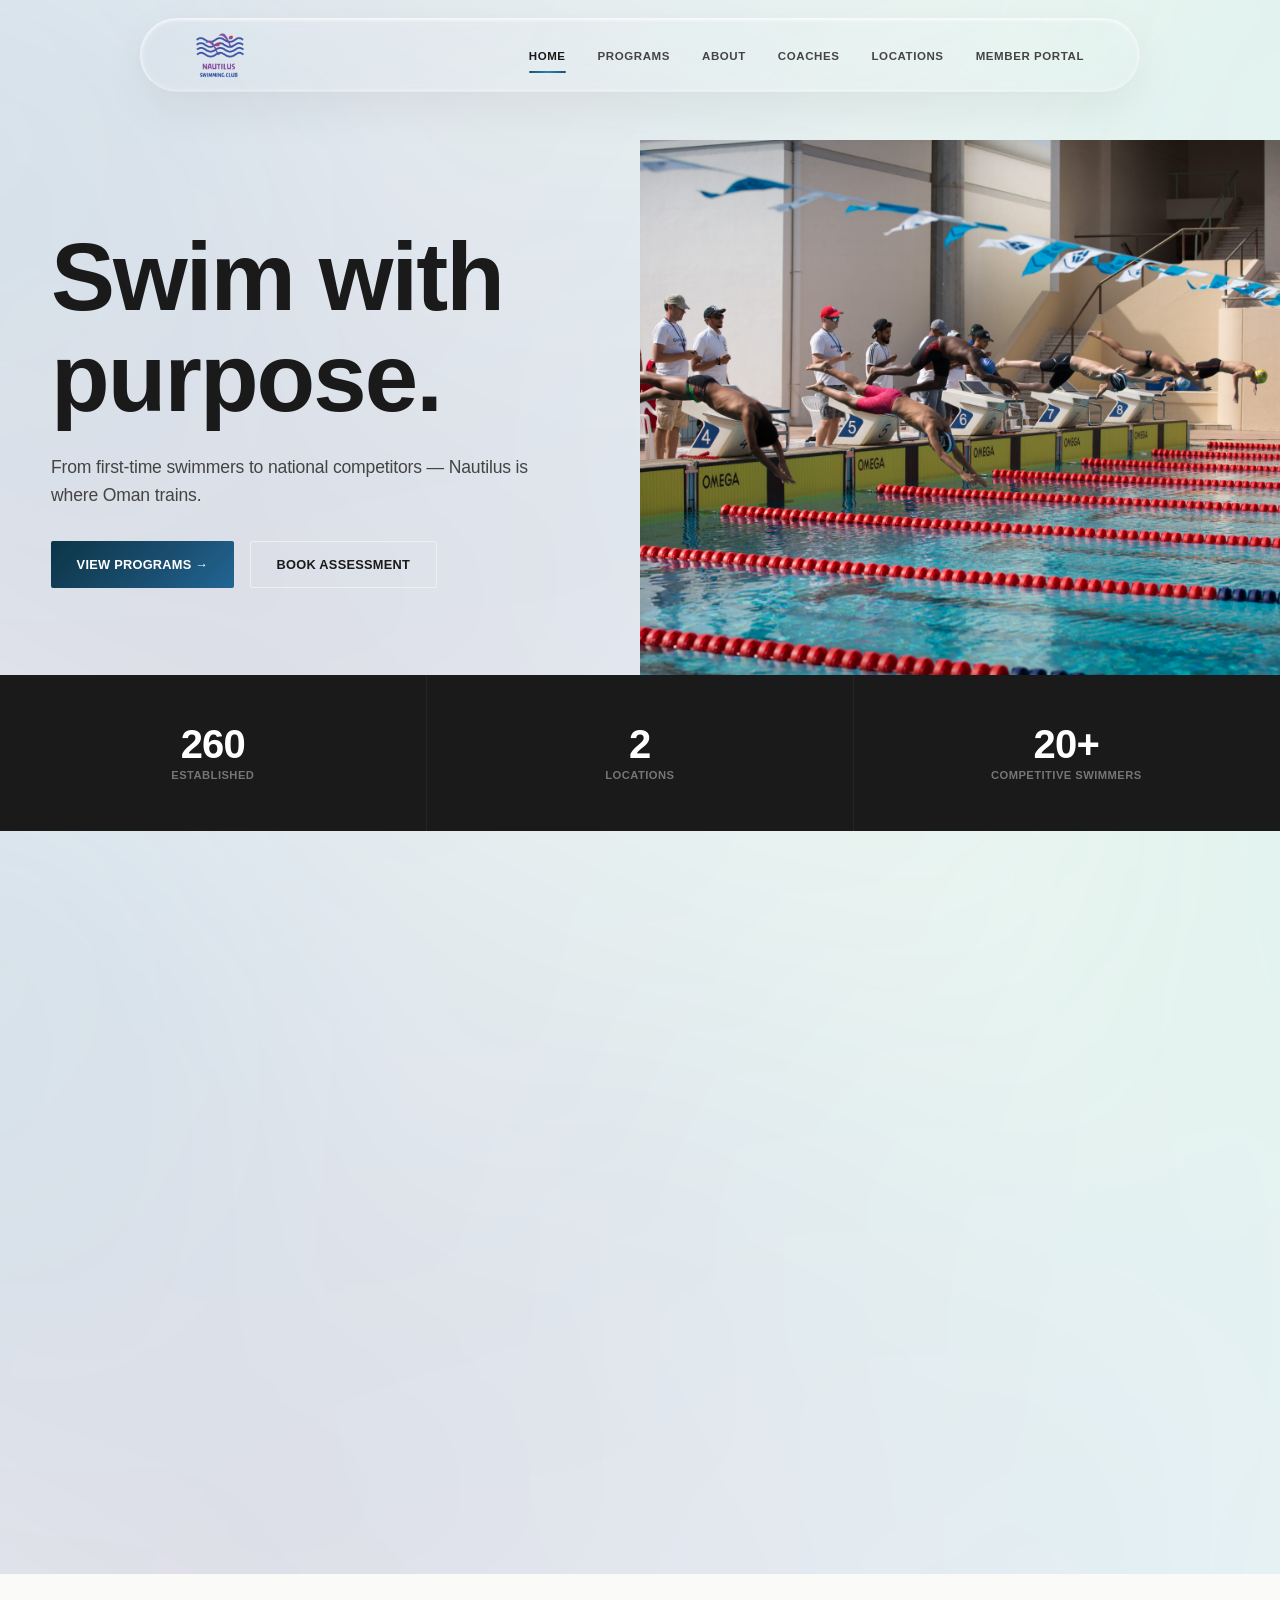
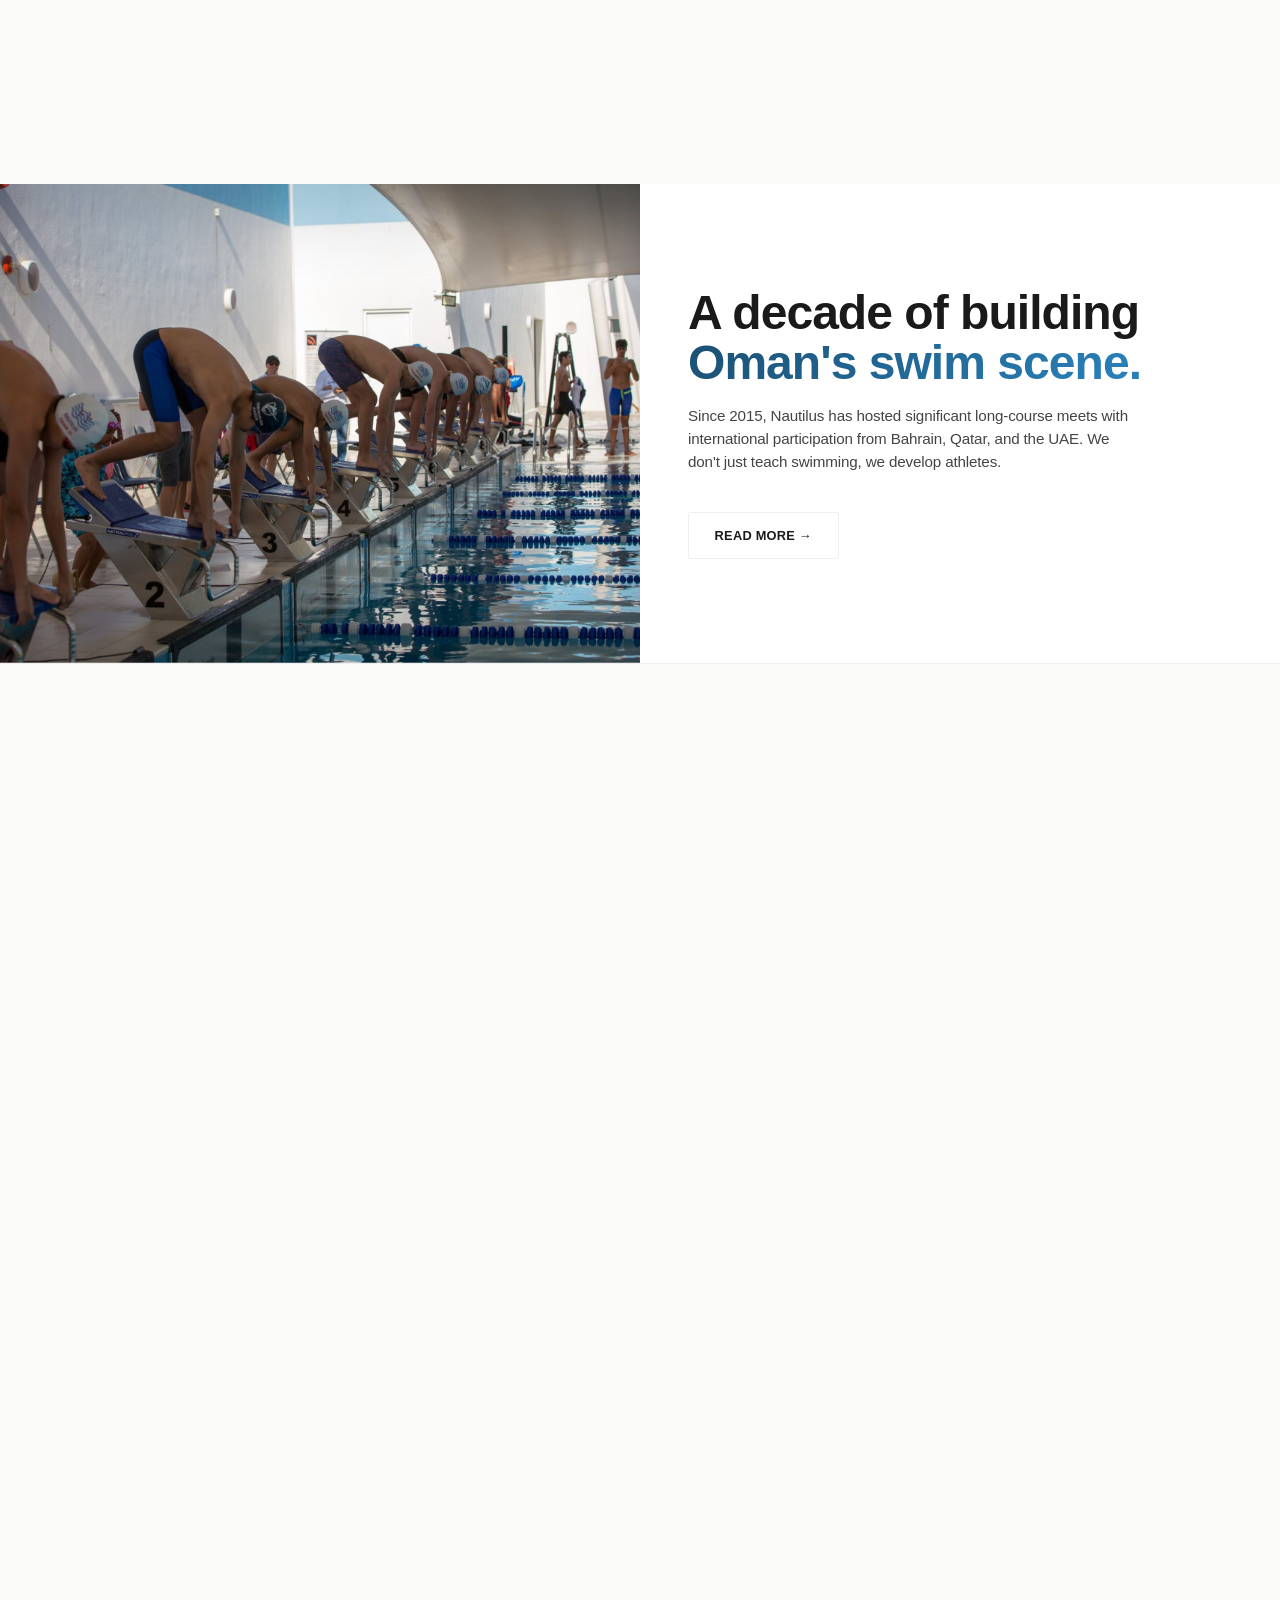
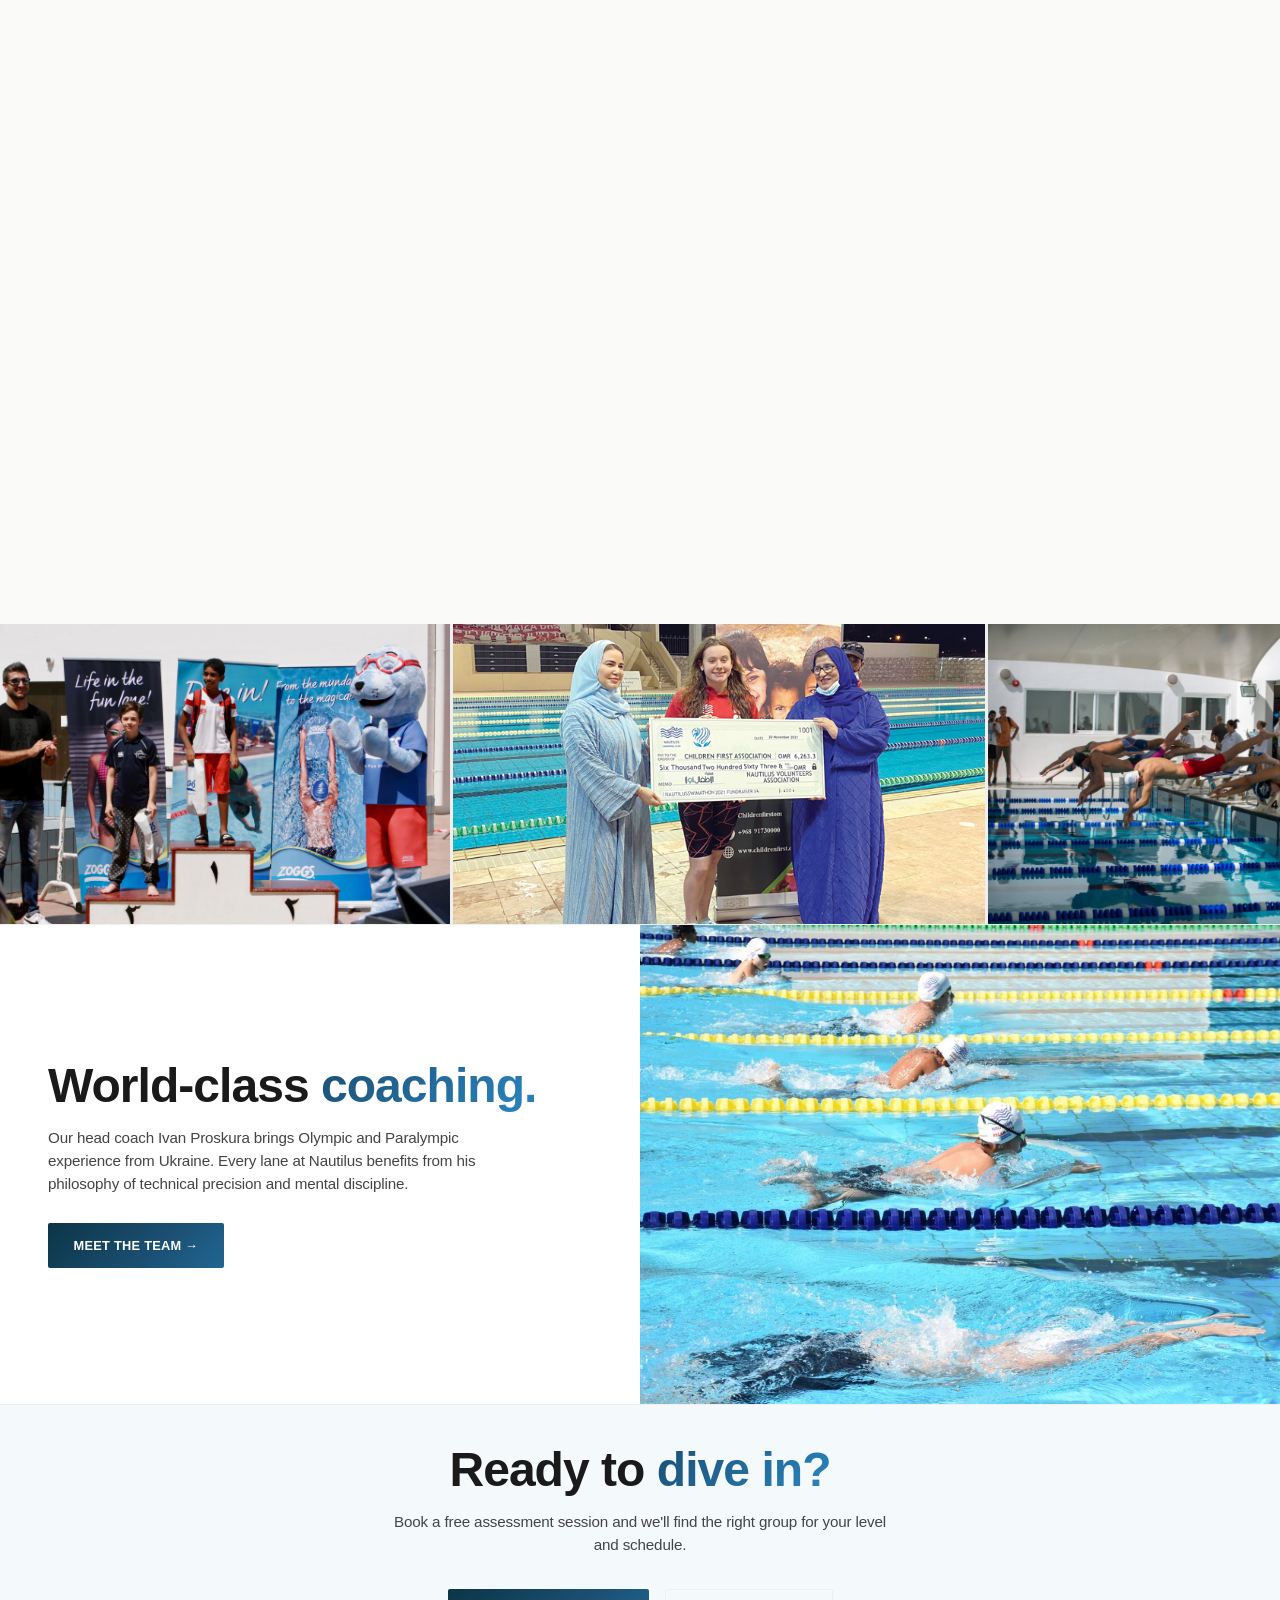
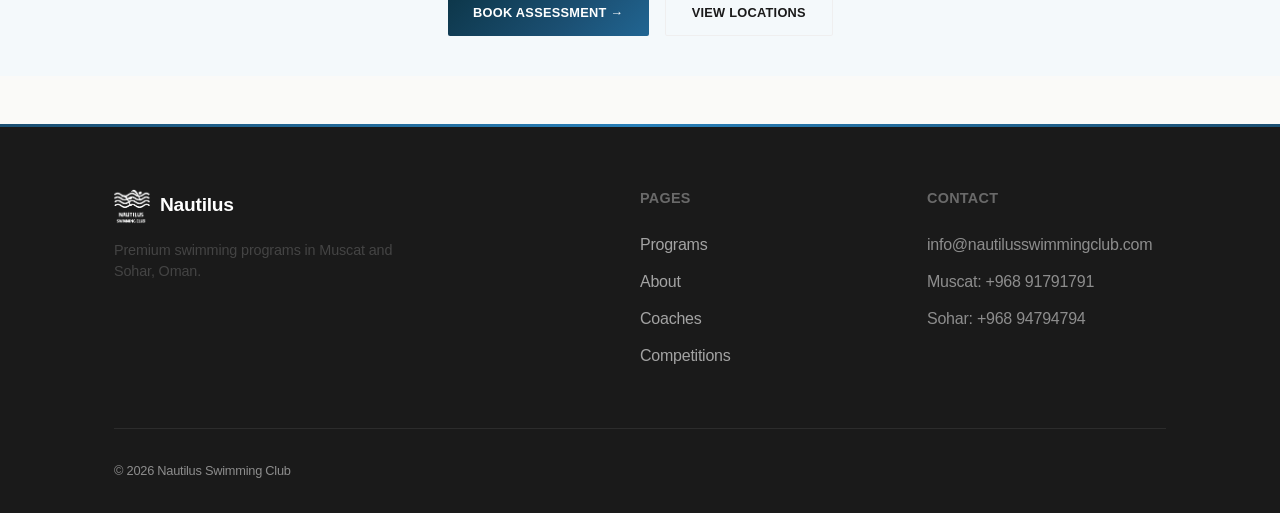
==== index.html @ 3f00e7de "Add files via upload" ====
<!DOCTYPE html>
<html lang="en">
<head>
    <meta charset="UTF-8">
    <meta name="viewport" content="width=device-width, initial-scale=1.0">
    <title>Nautilus Swimming Club — Oman</title>
    <meta name="description" content="Premium swimming programs in Oman. Learn to swim, competitive squads, and elite coaching at Nautilus Swimming Club.">
    <link rel="stylesheet" href="assets/css/style.css">
    <script src="assets/js/main.js" defer></script>
</head>
<body>

<!-- SVG Filter (include once in your document) -->
<svg width="0" height="0" style="position: absolute;">
  <defs>
    <filter id="glass-distortion" x="0%" y="0%" width="100%" height="100%">
      <feTurbulence 
        type="fractalNoise" 
        baseFrequency="0.008 0.008"
        numOctaves="2" 
        seed="92" 
        result="noise" 
      />
      <feGaussianBlur 
        in="noise" 
        stdDeviation="2" 
        result="blurred" 
      />
      <feDisplacementMap 
        in="SourceGraphic" 
        in2="blurred" 
        scale="150"
        xChannelSelector="R" 
        yChannelSelector="G" 
      />
    </filter>
  </defs>
</svg>

<nav class="nav">
    <div class="wrap nav-inner">
        <div class="nav-top">
            <a href="index.html" class="nav-logo"><img src="assets/img/logo-nautilus.png" alt="Nautilus"></a>
            <ul class="nav-menu-inline">
                <li><a href="index.html" class="nav-home on">Home</a></li>
                <li><a href="programs.html" class="nav-programs">Programs</a></li>
                <li><a href="about.html" class="nav-about">About</a></li>
                <li><a href="coaches.html" class="nav-coaches">Coaches</a></li>
                <li><a href="locations.html" class="nav-locations">Locations</a></li>
                <li><a href="portal.html" target="_blank" class="nav-portal">Member Portal</a></li>
                <div class="nav-indicator"></div>
            </ul>
            <button class="nav-toggle" aria-label="Menu"><span></span><span></span><span></span></button>
        </div>
        <ul class="nav-menu">
            <li><a href="index.html" class="nav-home on">Home</a></li>
            <li><a href="programs.html" class="nav-programs">Programs</a></li>
            <li><a href="about.html" class="nav-about">About</a></li>
            <li><a href="coaches.html" class="nav-coaches">Coaches</a></li>
            <li><a href="locations.html" class="nav-locations">Locations</a></li>
            <li><a href="portal.html" target="_blank" class="nav-portal">Member Portal</a></li>
        </ul>
    </div>
</nav>

<section class="hero">
    <div class="hero-text">
        <h1 class="reveal">Swim with<br><span>purpose.</span></h1>
        <p class="reveal reveal-delay-1">From first-time swimmers to national competitors — Nautilus is where Oman trains.</p>
        <div class="reveal reveal-delay-2" style="display: flex; gap: 1rem; flex-wrap: wrap;">
            <a href="programs.html" class="btn btn-fill">View programs →</a>
            <a href="locations.html" class="btn btn-ghost">Book assessment</a>
        </div>
    </div>
    <div class="hero-img">
        <img src="assets/img/tt4a4785.jpg" alt="Competitive swimmers training at Nautilus">
    </div>
</section>

<div class="stats">
    <div class="stat reveal">
        <h3 data-count="2015">0</h3>
        <p>Established</p>
    </div>
    <div class="stat reveal reveal-delay-1">
        <h3 data-count="2">0</h3>
        <p>Locations</p>
    </div>
    <div class="stat reveal reveal-delay-2">
        <h3 data-count="100" data-suffix="+">0</h3>
        <p>Competitive swimmers</p>
    </div>
</div>

<section class="section section-gradient">
    <div class="wrap" style="margin-bottom: 2.5rem;">
        <h2 class="reveal">Programs built <span class="grad-text">around you.</span></h2>
        <p class="reveal reveal-delay-1" style="max-width: 500px;">Whether you're learning to float or chasing a qualifying time, we have a structured path for you.</p>
    </div>
    <div class="wrap" style="display: grid; grid-template-columns: repeat(auto-fit, minmax(300px, 1fr)); gap: 2rem;">
        <div class="card tilt-card reveal">
            <div class="card-img"><img src="assets/img/dnc_3295.jpg" alt="Learn to Swim"></div>
            <div class="card-body">
                <h3>Learn to Swim</h3>
                <p>Kids, adults, and ladies only sessions. Water safety and stroke development at every level.</p>
                <a href="programs.html" class="btn btn-ghost" style="padding: 0.6rem 1.2rem; font-size: 0.8rem;">Details →</a>
            </div>
        </div>
        <div class="card tilt-card reveal reveal-delay-1">
            <div class="card-img"><img src="assets/img/tt4a4785.jpg" alt="Competitive Squads"></div>
            <div class="card-body">
                <h3>Competitive Squads</h3>
                <p>Olympic-level coaching for swimmers ready to compete nationally and internationally.</p>
                <a href="programs.html" class="btn btn-ghost" style="padding: 0.6rem 1.2rem; font-size: 0.8rem;">Details →</a>
            </div>
        </div>
        <div class="card tilt-card reveal reveal-delay-2">
            <div class="card-img"><img src="assets/img/masters-swimming.jpg" alt="Adult Swimming"></div>
            <div class="card-body">
                <h3>Adult & Masters</h3>
                <p>Never too late to start. Our adult programs build fitness, technique, and confidence in the water.</p>
                <a href="programs.html" class="btn btn-ghost" style="padding: 0.6rem 1.2rem; font-size: 0.8rem;">Details →</a>
            </div>
        </div>
    </div>
</section>

<div class="scroll-pin-wrapper">
    <div class="scroll-pin-content">
        <section class="feature">
            <div class="feature-img scroll-reveal-img" style="clip-path: inset(0 100% 0 0);">
                <img src="assets/img/85241329.jpg" alt="Nautilus swimmers competing">
            </div>
            <div class="feature-text">
                <h2 class="reveal">A decade of building <span class="grad-text">Oman's swim scene.</span></h2>
                <p id="typed-text" class="reveal" style="min-height: 80px;" data-fulltext="Since 2015, Nautilus has hosted significant long-course meets with international participation from Bahrain, Qatar, and the UAE. We don't just teach swimming, we develop athletes."></p>
                <div class="reveal reveal-delay-2" style="margin-top: 0.5rem;">
                    <a href="about.html" class="btn btn-ghost">Read more →</a>
                </div>
            </div>
        </section>
    </div>
</div>

<!-- Photo gallery strip -->
<div class="gallery reveal">
    <div class="gallery-track">
        <img src="assets/img/mg_6760-copy.jpg" alt="Nautilus event">
        <img src="assets/img/1638293181-1638293181-hmn0yweaasdh.jpg" alt="Competition">
        <img src="assets/img/71172352.jpg" alt="Training">
        <img src="assets/img/88081239.jpg" alt="Swimming pool">
        <img src="assets/img/masters-swimming.jpg" alt="Masters swimming">
        <img src="assets/img/ladies-only.jpg" alt="Ladies swimming">
    </div>
</div>

<section class="feature" style="direction: rtl;">
    <div class="feature-img reveal" style="direction: ltr;">
        <img src="assets/img/dnc_3295.jpg" alt="Coaching at Nautilus">
        </div>
    </div>
<div class="feature-text" style="direction: ltr;">
        <h2 class="reveal">World-class <span class="grad-text">coaching.</span></h2>
        <p class="reveal reveal-delay-1">Our head coach Ivan Proskura brings Olympic and Paralympic experience from Ukraine. Every lane at Nautilus benefits from his philosophy of technical precision and mental discipline.</p>
        <div class="reveal reveal-delay-2" style="margin-top: 0.5rem;">
            <a href="coaches.html" class="btn btn-fill">Meet the team →</a>
        </div>
    </div>
</section>

<section class="section" style="background: var(--pool);">
    <div class="wrap" style="text-align: center;">
        <h2 class="reveal" style="margin-bottom: 1rem;">Ready to <span class="grad-text">dive in?</span></h2>
        <p class="reveal reveal-delay-1" style="max-width: 500px; margin: 0 auto 2rem;">Book a free assessment session and we'll find the right group for your level and schedule.</p>
        <div class="reveal reveal-delay-2" style="display: flex; gap: 1rem; justify-content: center; flex-wrap: wrap;">
            <a href="locations.html" class="btn btn-fill">Book assessment →</a>
            <a href="locations.html" class="btn btn-ghost">View locations</a>
        </div>
    </div>
</section>

<footer class="footer">
    <div class="wrap">
        <div class="footer-grid">
            <div>
                <div class="footer-logo">
                    <img src="assets/img/logo-nautilus.png" alt="Nautilus">
                    <span>Nautilus</span>
                </div>
                <p style="font-size: 0.9rem; max-width: 300px;">Premium swimming programs in Muscat and Sohar, Oman.</p>
            </div>
            <div>
                <h4>Pages</h4>
                <ul>
                    <li><a href="programs.html">Programs</a></li>
                    <li><a href="about.html">About</a></li>
                    <li><a href="coaches.html">Coaches</a></li>
                    <li><a href="competitions.html">Competitions</a></li>
                </ul>
            </div>
            <div>
                <h4>Contact</h4>
                <ul>
                    <li>info@nautilusswimmingclub.com</li>
                    <li>Muscat: +968 91791791</li>
                    <li>Sohar: +968 94794794</li>
                </ul>
            </div>
        </div>
        <div class="footer-bottom">© 2026 Nautilus Swimming Club</div>
    </div>
</footer>

</body>
</html>
---- assets/css/style.css ----
@property --mouse-x {
    syntax: "<length-percentage>";
    inherits: true;
    initial-value: 50%;
}
@property --mouse-y {
    syntax: "<length-percentage>";
    inherits: true;
    initial-value: 50%;
}

:root {
    --bg: #fafaf8;
    --surface: #ffffff;
    --ink: #1a1a1a;
    --ink-light: #444;
    --ink-faint: #888;
    --nautilus-blue: #1b4f72;
    --water: #2980b9;
    --water-light: #5dade2;
    --pool: #f4f9fb;
    --line: #efefef;
    --grad-blue: linear-gradient(135deg, #1b4f72, #2980b9, #1b4f72);
    --grad-ocean: linear-gradient(135deg, #0c3547, #1b4f72, #2471a3, #0c3547);
    --grad-warm: linear-gradient(135deg, #1b4f72, #2980b9, #48c9b0, #1b4f72);
    --grad-subtle: linear-gradient(135deg, #f8fbff, #f0f7f9, #fafaf8, #f8fbff);
    --font-display: 'Outfit', sans-serif;
    --font-text: 'DM Sans', sans-serif;
}

* { margin: 0; padding: 0; box-sizing: border-box; }
html { scroll-behavior: smooth; }
body {
    font-family: var(--font-text);
    background: var(--bg);
    color: var(--ink);
    line-height: 1.5;
    -webkit-font-smoothing: antialiased;
    overflow-x: hidden;
    letter-spacing: -0.015em;
}

/* Page exit blur-out */
body.page-exit {
    animation: pageExit 0.3s cubic-bezier(0.4, 0, 1, 1) forwards;
    pointer-events: none;
}

@keyframes pageEnter {
    from {
        opacity: 0;
        filter: blur(6px);
    }
    to {
        opacity: 1;
        filter: blur(0);
    }
}

@keyframes pageExit {
    from {
        opacity: 1;
        filter: blur(0);
    }
    to {
        opacity: 0;
        filter: blur(6px);
    }
}


h1, h2, h3 {
    font-family: var(--font-display);
    font-weight: 700;
    letter-spacing: -0.02em;
    line-height: 1.05;
}
h1 { font-size: clamp(2.8rem, 8vw, 6rem); }
h2 { font-size: clamp(1.8rem, 5vw, 3rem); }
h3 { font-size: 1.25rem; letter-spacing: -0.02em; }
p { color: var(--ink-light); font-size: 0.95rem; letter-spacing: -0.01em; }
a { color: inherit; text-decoration: none; }

.grad-text {
    background: var(--grad-blue);
    background-size: 200% auto;
    animation: gradShift 4s linear infinite;
    -webkit-background-clip: text; -webkit-text-fill-color: transparent; background-clip: text;
}

.wrap { max-width: 1100px; margin: 0 auto; padding: 0 1.5rem; }
.section { padding: 2.5rem 0; }

/* ---- Floating Glassmorphism Pill Navbar ---- */
/* ---- Floating Glassmorphism Pill Navbar ---- */
.nav {
    position: fixed;
    top: 18px;
    left: 50%;
    transform: translateX(-50%);
    width: 92%;
    max-width: 1000px;
    z-index: 100;
    isolation: isolate;
    border-radius: 50px;
    transition: all 0.6s cubic-bezier(0.16, 1, 0.3, 1);
    box-shadow: 0 16px 48px rgba(0, 0, 0, 0.06), 0 2px 4px rgba(0, 0, 0, 0.02);
}

/* Tint and inner shadow layer */
.nav::before {
    content: '';
    position: absolute;
    inset: 0;
    z-index: 0;
    border-radius: inherit;
    box-shadow:
        inset 0 1px 3px rgba(255, 255, 255, 0.70),
        inset 0 -1px 2px rgba(255, 255, 255, 0.08),
        inset 6px 0 16px -8px rgba(160, 200, 255, 0.08),
        inset -6px 0 16px -8px rgba(200, 160, 255, 0.06),
        inset 0 0 12px -4px rgba(255, 255, 255, 0.7);
    background-color: rgba(255, 255, 255, 0.02);
    pointer-events: none;

    /* Chromatic edge highlights — mimics light hitting glass edges */
    border-top: 1.5px solid rgba(255, 255, 255, 0.60);
    border-left: 1.5px solid rgba(255, 255, 255, 0.50);
    border-bottom: 1px solid rgba(255, 255, 255, 0.12);
    border-right: 1px solid rgba(255, 255, 255, 0.12);
    transition: all 0.6s cubic-bezier(0.16, 1, 0.3, 1);
}

/* Backdrop blur and distortion layer */
.nav::after {
    content: '';
    position: absolute;
    inset: 0;
    z-index: -1;
    border-radius: inherit;
    backdrop-filter: blur(15px);
    -webkit-backdrop-filter: blur(15px);
    filter: url(#glass-distortion);
    -webkit-filter: url(#glass-distortion);
    pointer-events: none;
    transition: all 0.6s cubic-bezier(0.16, 1, 0.3, 1);
}

.nav.scrolled {
    top: 12px;
}

.nav.scrolled::before {
    background-color: rgba(255, 255, 255, 0.06);
    border-top: 1.5px solid rgba(255, 255, 255, 0.72);
    border-left: 1.5px solid rgba(255, 255, 255, 0.60);
    box-shadow:
        inset 0 1px 3px rgba(255, 255, 255, 0.80),
        inset 0 -1px 2px rgba(255, 255, 255, 0.10),
        inset 6px 0 16px -8px rgba(160, 200, 255, 0.10),
        inset -6px 0 16px -8px rgba(200, 160, 255, 0.08),
        inset 0 0 16px -2px rgba(255, 255, 255, 0.8);
}

.nav.scrolled::after {
    backdrop-filter: blur(20px) saturate(180%);
    -webkit-backdrop-filter: blur(20px) saturate(180%);
}

.nav-inner {
    width: 100%;
    position: relative;
    z-index: 10;
}

.nav-top {
    display: flex;
    align-items: center;
    justify-content: space-between;
    width: 100%;
    padding: 0.8rem 2rem;
    transition: padding 0.6s cubic-bezier(0.16, 1, 0.3, 1);
}

.nav-logo {
    display: flex;
    align-items: center;
    z-index: 10;
}
.nav-logo img {
    height: 48px;
    transition: height 0.8s cubic-bezier(0.16, 1, 0.3, 1);
}
.nav-logo span {
    display: none !important;
}

/* Inline menu is the primary desktop menu */
.nav-menu-inline {
    display: flex;
    gap: 2rem;
    list-style: none;
    align-items: center;
}

/* Hide the bottom row menu on desktop (reused for mobile dropdown) */
.nav-menu {
    display: none;
}

/* Indicator line for the active menu item */
.nav-indicator {
    position: absolute;
    bottom: -6px;
    height: 2px;
    background: var(--grad-blue);
    border-radius: 2px;
    transition: left 0.5s cubic-bezier(0.25, 1, 0.5, 1), width 0.5s cubic-bezier(0.25, 1, 0.5, 1), opacity 0.3s;
    pointer-events: none;
    opacity: 0;
}
.nav-menu-inline {
    position: relative; /* necessary for the indicator */
}

/* ---- Scrolled / compact state ---- */
.nav.scrolled .nav-top {
    padding: 0.5rem 2rem;
}
.nav.scrolled .nav-logo img {
    height: 34px;
}

.nav-menu a, .nav-menu-inline a {
    font-size: 0.72rem; font-weight: 700; color: var(--ink-light);
    transition: color 0.2s; position: relative;
    text-transform: uppercase; letter-spacing: 0.05em;
    padding: 0.25rem 0;
}
.nav-menu a:hover, .nav-menu a.on, .nav-menu-inline a:hover, .nav-menu-inline a.on { color: var(--ink); }

/* Mobile hamburger */
.nav-toggle { display: none; cursor: pointer; flex-direction: column; gap: 5px; background: none; border: none; padding: 8px; z-index: 110; }
.nav-toggle span { display: block; width: 22px; height: 2px; background: var(--ink); transition: all 0.3s cubic-bezier(0.16, 1, 0.3, 1); }
.nav-toggle.active span:nth-child(1) { transform: translateY(7px) rotate(45deg); }
.nav-toggle.active span:nth-child(2) { opacity: 0; }
.nav-toggle.active span:nth-child(3) { transform: translateY(-7px) rotate(-45deg); }

/* Dynamic spacing: enough room for the floating pill navbar + breathing room */
.hero, .section-gradient {
    padding-top: 140px;
}

/* Extra padding for inner page title sections so navbar doesn't clip the h1 */
.page-header {
    padding-top: 180px;
    padding-bottom: 3rem;
}

/* ---- Hero ---- */
.hero {
    min-height: 75vh; display: grid; grid-template-columns: repeat(2, 1fr);
    gap: 0; 
    margin-top: 0; 
    align-items: stretch;
}

.hero-text {
    display: flex; flex-direction: column; justify-content: center;
    padding: 3rem 4rem 3rem 8%;
}
.hero-text h1 { margin-bottom: 1.5rem; }
.hero-text p { font-size: 1.1rem; max-width: 480px; margin-bottom: 2rem; line-height: 1.6; }
.hero-img { position: relative; overflow: hidden; background: #f0f0f0; }
.hero-img img {
    width: 100%; height: 100%; object-fit: cover; display: block;
}

/* ---- Buttons ---- */
.btn {
    display: inline-flex; align-items: center; gap: 8px;
    padding: 0.8rem 1.6rem;
    font-family: var(--font-display); font-weight: 700; font-size: 0.8rem;
    border-radius: 2px; border: none; cursor: pointer;
    transition: all 0.3s cubic-bezier(0.16, 1, 0.3, 1);
    text-transform: uppercase; letter-spacing: 0.02em;
    position: relative;
    overflow: hidden;
}
.btn:active {
    transform: scale(0.94) !important;
}
.btn-fill {
    background: var(--grad-ocean);
    background-size: 200% auto;
    animation: gradShift 5s linear infinite;
    color: white;
}
.btn-fill:hover {
    transform: translateY(-2px);
    box-shadow: 0 8px 20px rgba(27,79,114,0.2);
}
.btn-ghost {
    background: transparent; color: var(--ink); border: 1.5px solid var(--line);
}
.btn-ghost:hover { border-color: var(--water); background: var(--pool); }

/* Click Ripple animation styling */
.ripple {
    position: absolute;
    border-radius: 50%;
    background: rgba(255, 255, 255, 0.4);
    transform: scale(0);
    animation: ripple-effect 0.6s ease-out;
    pointer-events: none;
}
@keyframes ripple-effect {
    to {
        transform: scale(4);
        opacity: 0;
    }
}

/* ---- Cards ---- */
.card {
    background: var(--surface); border: 1px solid var(--line);
    transition: transform 0.6s cubic-bezier(0.16, 1, 0.3, 1), box-shadow 0.6s cubic-bezier(0.16, 1, 0.3, 1), border-color 0.3s;
    overflow: hidden;
    border-radius: 4px;
    position: relative;
}
.card:hover { transform: translateY(-4px); box-shadow: 0 12px 30px rgba(0,0,0,0.04); border-color: rgba(41, 128, 185, 0.2); }
.card-img img {
    width: 100%; height: 220px; object-fit: cover;
    transition: transform 1.2s ease;
}
.card:hover .card-img img { transform: scale(1.04); }
.card-body { padding: 1.5rem; }
.card-body h3 { margin-bottom: 0.4rem; font-size: 1.2rem; }
.card-body p { font-size: 0.88rem; margin-bottom: 1.2rem; line-height: 1.5; }

/* ---- Feature row ---- */
.feature { display: grid; grid-template-columns: 1fr 1fr; gap: 0; min-height: 480px; background: var(--surface); border-bottom: 1px solid var(--line); }
.feature-img img { width: 100%; height: 100%; object-fit: cover; }
.feature-text {
    display: flex; flex-direction: column; justify-content: center;
    padding: 2rem 3rem;
}
.feature-text h2 { margin-bottom: 1rem; }
.feature-text p { margin-bottom: 1.2rem; max-width: 440px; font-size: 0.95rem; }

/* ---- Auto-scrolling Marquee Gallery ---- */
.gallery {
    overflow: hidden;
    position: relative;
    background: var(--line);
    border-bottom: 1px solid var(--line);
    cursor: default;
}
.gallery-track {
    display: flex;
    gap: 3px;
    width: max-content;
    animation: marquee-scroll 40s linear infinite;
}
.gallery img {
    height: 300px;
    object-fit: cover;
    flex-shrink: 0;
    pointer-events: none;
}

@keyframes marquee-scroll {
    0% { transform: translateX(0); }
    100% { transform: translateX(-50%); }
}

/* ---- Scroll-Pinned Feature Section ---- */
.scroll-pin-wrapper {
    position: relative;
    height: 250vh; /* pin duration: 1.5 viewport worth of scrolling */
}
.scroll-pin-content {
    position: sticky;
    top: 0;
    height: 100vh;
    display: flex;
    align-items: center;
    overflow: hidden;
}
.scroll-pin-content .feature {
    width: 100%;
}
.scroll-pin-content .feature-text .reveal,
.scroll-pin-content .feature-img .reveal-pinned {
    opacity: 0;
    transform: translateY(40px);
    filter: blur(8px);
    transition: all 1.2s cubic-bezier(0.16, 1, 0.3, 1);
}
.scroll-pin-content .feature-text .reveal.visible,
.scroll-pin-content .feature-img .reveal-pinned.visible {
    opacity: 1;
    transform: translateY(0);
    filter: blur(0);
}

/* Scroll-driven reveal for individual elements */
.scroll-reveal {
    opacity: 0;
    transform: translateY(50px);
    filter: blur(6px);
    transition: opacity 1s cubic-bezier(0.16, 1, 0.3, 1),
                transform 1s cubic-bezier(0.16, 1, 0.3, 1),
                filter 1s cubic-bezier(0.16, 1, 0.3, 1);
}
.scroll-reveal.visible {
    opacity: 1;
    transform: translateY(0);
    filter: blur(0);
}

/* ---- Coach profiles ---- */
.coach-grid { display: grid; grid-template-columns: repeat(auto-fill, minmax(200px, 1fr)); gap: 1rem; }
.coach {
    text-align: center; padding: 2rem 1rem;
    background: var(--surface); border: 1px solid var(--line);
    transition: transform 0.6s cubic-bezier(0.16, 1, 0.3, 1), box-shadow 0.6s cubic-bezier(0.16, 1, 0.3, 1), border-color 0.3s, background-color 0.3s;
    border-radius: 4px;
    position: relative;
    overflow: hidden;
}
.coach:hover { border-color: rgba(41, 128, 185, 0.2); background: var(--pool); transform: translateY(-4px); box-shadow: 0 12px 30px rgba(0,0,0,0.04); }
.coach img {
    width: 120px; height: 120px; object-fit: cover; border-radius: 50%;
    margin-bottom: 1rem; border: 3px solid var(--surface); box-shadow: 0 4px 12px rgba(0,0,0,0.05);
}
.coach h3 { margin-bottom: 0.2rem; font-size: 1.1rem; }
.coach .role {
    font-size: 0.75rem; font-weight: 700; margin-bottom: 0.8rem; display: block;
    color: var(--water); text-transform: uppercase; letter-spacing: 0.02em;
}
.coach p { font-size: 0.82rem; line-height: 1.45; color: var(--ink-light); }

/* ---- Stats ---- */
.stats {
    display: grid; grid-template-columns: repeat(3, 1fr);
    background: var(--ink); color: white;
}
.stat { padding: 3rem 2rem; text-align: center; border-right: 1px solid rgba(255,255,255,0.05); }
.stat:last-child { border-right: none; }
.stat h3 { font-size: 2.5rem; margin-bottom: 0.1rem; font-family: var(--font-display); }
.stat p { color: rgba(255,255,255,0.4); font-size: 0.7rem; text-transform: uppercase; letter-spacing: 0.04em; font-weight: 700; }

/* ---- Location cards ---- */
.loc-grid { display: grid; grid-template-columns: 1fr 1fr; gap: 1.5rem; }
.loc {
    padding: 2.5rem; background: var(--surface); border: 1px solid var(--line);
    transition: transform 0.6s cubic-bezier(0.16, 1, 0.3, 1), box-shadow 0.6s cubic-bezier(0.16, 1, 0.3, 1), border-color 0.3s;
    border-radius: 4px;
    position: relative;
    overflow: hidden;
}
.loc:hover { border-color: rgba(41, 128, 185, 0.2); transform: translateY(-4px); box-shadow: 0 12px 30px rgba(0,0,0,0.04); }

/* ---- Interactive Spotlight Glows (Pomelo.la Inspired) ---- */
.card::after, .coach::after, .loc::after, .portal-card::after {
    content: '';
    position: absolute;
    inset: 0;
    background: radial-gradient(
        320px circle at var(--mouse-x, 50%) var(--mouse-y, 50%),
        rgba(41, 128, 185, 0.09) 0%,
        rgba(72, 201, 176, 0.04) 50%,
        transparent 100%
    );
    z-index: 0;
    opacity: 0;
    pointer-events: none;
    transition: opacity 0.5s cubic-bezier(0.16, 1, 0.3, 1);
}

.card::before, .coach::before, .loc::before, .portal-card::before {
    content: '';
    position: absolute;
    inset: 0;
    border-radius: inherit;
    padding: 1.5px;
    background: radial-gradient(
        200px circle at var(--mouse-x, 50%) var(--mouse-y, 50%),
        rgba(41, 128, 185, 0.5) 0%,
        rgba(72, 201, 176, 0.3) 50%,
        transparent 100%
    );
    -webkit-mask: 
        linear-gradient(#fff 0 0) content-box, 
        linear-gradient(#fff 0 0);
    -webkit-mask-composite: xor;
            mask-composite: exclude;
    pointer-events: none;
    opacity: 0;
    z-index: 2;
    transition: opacity 0.5s cubic-bezier(0.16, 1, 0.3, 1);
}

/* Ensure child content remains clickable and is rendered above the background spotlight */
.card > *, .coach > *, .loc > *, .portal-card > * {
    position: relative;
    z-index: 1;
}

@media (hover: hover) {
    .card:hover::after, .coach:hover::after, .loc:hover::after, .portal-card:hover::after,
    .card:hover::before, .coach:hover::before, .loc:hover::before, .portal-card:hover::before {
        opacity: 1;
    }
}

/* Motion Sensitivity Support */
@media (prefers-reduced-motion: reduce) {
    .card::after, .coach::after, .loc::after,
    .card::before, .coach::before, .loc::before {
        transition: none !important;
    }
}
.loc h3 { margin-bottom: 0.4rem; }
.loc .sub { color: var(--ink-faint); font-size: 0.9rem; margin-bottom: 1.5rem; display: block; }
.loc .detail { margin-bottom: 1.2rem; }
.loc .detail strong { font-size: 0.8rem; text-transform: uppercase; letter-spacing: 0.02em; color: var(--ink); display: block; margin-bottom: 0.2rem; }
.loc .detail span { color: var(--ink-light); font-size: 0.9rem; }

/* Map embeds */
.map-wrap { margin-top: 1.5rem; overflow: hidden; border: 1px solid var(--line); }
.map-wrap iframe { width: 100%; height: 220px; display: block; }

/* ---- Form ---- */
.contact-form { max-width: 680px; }
.form-row { display: grid; grid-template-columns: 1fr 1fr; gap: 1.5rem; }
.field { margin-bottom: 1.5rem; }
.field label { display: block; font-size: 0.85rem; font-weight: 500; margin-bottom: 0.4rem; color: var(--ink); }
.field input, .field select, .field textarea {
    width: 100%; padding: 0.85rem 1rem;
    font-family: var(--font-text); font-size: 0.95rem;
    border: 1.5px solid var(--line); background: var(--bg);
    color: var(--ink); transition: border-color 0.3s, box-shadow 0.3s;
}
.field input:focus, .field select:focus, .field textarea:focus {
    outline: none; border-color: var(--water); box-shadow: 0 0 0 4px rgba(41,128,185,0.1);
}
.field textarea { resize: vertical; min-height: 140px; }
.form-message { margin-top: 1rem; padding: 1rem; font-size: 0.9rem; display: none; }
.form-message.success { display: block; background: #e8f8f0; color: #1a7a4c; border: 1px solid #b7e4c7; }

/* ---- Table ---- */
.clean-table { width: 100%; border-collapse: collapse; text-align: left; }
.clean-table thead {
    background: var(--grad-ocean); background-size: 200% 200%;
    animation: gradShift 6s ease infinite; color: white;
}
.clean-table th { padding: 1.2rem 1rem; font-family: var(--font-display); font-weight: 600; font-size: 0.85rem; letter-spacing: 0.02em; text-transform: uppercase; }
.clean-table td { padding: 1.2rem 1rem; border-bottom: 1px solid var(--line); color: var(--ink-light); transition: background 0.2s; }
.clean-table tr:hover td { background: var(--pool); }
.clean-table td strong { color: var(--ink); }
.badge { display: inline-block; padding: 0.25rem 0.75rem; font-size: 0.8rem; font-weight: 500; border-radius: 2px; }
.badge-green { background: #e8f8f0; color: #1a7a4c; }
.badge-grey { background: #f0f0f0; color: #777; }

/* ---- Footer ---- */
.footer {
    background: var(--ink); color: rgba(255,255,255,0.5);
    padding: 4rem 0 2rem; margin-top: 3rem;
    position: relative; overflow: hidden;
}
.footer::before { content: ''; position: absolute; top: 0; left: 0; right: 0; height: 3px; background: var(--grad-blue); }
.footer-grid { display: grid; grid-template-columns: 2fr 1fr 1fr; gap: 3rem; margin-bottom: 3rem; }
.footer h4 {
    font-family: var(--font-display); font-size: 0.9rem;
    color: rgba(255,255,255,0.35); text-transform: uppercase;
    letter-spacing: 0.02em; margin-bottom: 1.5rem;
}
.footer ul { list-style: none; }
.footer ul li { margin-bottom: 0.8rem; }
.footer ul li a { color: rgba(255,255,255,0.6); transition: color 0.2s, padding-left 0.3s; }
.footer ul li a:hover { color: white; padding-left: 6px; }
.footer-bottom { padding-top: 2rem; border-top: 1px solid rgba(255,255,255,0.08); font-size: 0.8rem; }
.footer-logo { display: flex; align-items: center; gap: 10px; margin-bottom: 1rem; }
.footer-logo img { height: 36px; filter: brightness(10); }
.footer-logo span { font-family: var(--font-display); font-weight: 700; font-size: 1.2rem; color: white; }

/* ---- Scroll reveal (Pomelo.la Inspired Blur Reveal) ---- */
.reveal {
    opacity: 0;
    transform: translateY(32px);
    filter: blur(8px);
    transition: 
        opacity 0.85s cubic-bezier(0.16, 1, 0.3, 1), 
        transform 0.85s cubic-bezier(0.16, 1, 0.3, 1), 
        filter 0.85s cubic-bezier(0.16, 1, 0.3, 1);
    will-change: opacity, transform, filter;
}
.reveal.visible {
    opacity: 1;
    transform: translateY(0);
    filter: blur(0);
}
.reveal-delay-1 { transition-delay: 0.08s; }
.reveal-delay-2 { transition-delay: 0.16s; }
.reveal-delay-3 { transition-delay: 0.24s; }

.tilt-card { transform-style: preserve-3d; perspective: 1000px; }
.hero, .section-gradient {
    position: relative;
    overflow: hidden;
}
.hero::before, .section-gradient::before {
    content: '';
    position: absolute;
    top: -60%;
    left: -60%;
    width: 220%;
    height: 220%;
    background: 
        radial-gradient(circle at 25% 35%, rgba(41, 128, 185, 0.16) 0%, transparent 45%),
        radial-gradient(circle at 75% 25%, rgba(72, 201, 176, 0.14) 0%, transparent 40%),
        radial-gradient(circle at 35% 75%, rgba(91, 44, 111, 0.10) 0%, transparent 45%),
        radial-gradient(circle at 65% 85%, rgba(93, 173, 226, 0.14) 0%, transparent 40%);
    filter: blur(80px);
    z-index: 0;
    animation: ambientMovement 25s ease-in-out infinite alternate;
    pointer-events: none;
    will-change: transform;
}
.hero > *, .section-gradient > * {
    position: relative;
    z-index: 1;
}

@keyframes ambientMovement {
    0% {
        transform: translate(0, 0) rotate(0deg) scale(1);
    }
    33% {
        transform: translate(2%, 4%) rotate(120deg) scale(1.05);
    }
    66% {
        transform: translate(-3%, -2%) rotate(240deg) scale(0.95);
    }
    100% {
        transform: translate(0, 0) rotate(360deg) scale(1);
    }
}

@keyframes gradShift {
    0% { background-position: 0% 50%; }
    50% { background-position: 100% 50%; }
    100% { background-position: 0% 50%; }
}

/* =============== RESPONSIVE =============== */
@media (max-width: 900px) {
    /* Mobile nav overrides */
    .nav {
        width: 94% !important;
        border-radius: 28px !important;
        top: 10px !important;
    }
    .nav-inner {
        width: 100%;
    }
    .nav-top {
        padding: 0.6rem 1.2rem !important;
    }
    .nav-logo img {
        height: 34px !important;
    }
    .nav-menu-inline {
        display: none !important;
    }
    .nav-toggle { display: flex; }
    .nav-menu {
        display: flex; position: fixed; top: 70px; left: 0; right: 0; border-radius: 28px; margin: 0 3%;
        isolation: isolate;
        flex-direction: column;
        padding: 2.5rem 2rem; gap: 1.8rem;
        opacity: 0;
        visibility: hidden;
        height: auto !important;
        max-height: none !important;
        transform: translateY(-12px);
        pointer-events: none;
        transition: opacity 0.4s cubic-bezier(0.16, 1, 0.3, 1),
                    transform 0.4s cubic-bezier(0.16, 1, 0.3, 1),
                    visibility 0.4s;
        box-shadow: 0 16px 48px rgba(0,0,0,0.08);
    }
    .nav-menu::before {
        content: '';
        position: absolute;
        inset: 0;
        z-index: 0;
        border-radius: inherit;
        box-shadow:
            inset 0 1px 2px rgba(255, 255, 255, 0.6),
            inset 0 0 12px -4px rgba(255, 255, 255, 0.7);
        background-color: rgba(255, 255, 255, 0.05);
        pointer-events: none;
        border: 1.5px solid rgba(255, 255, 255, 0.50);
    }
    .nav-menu::after {
        content: '';
        position: absolute;
        inset: 0;
        z-index: -1;
        border-radius: inherit;
        backdrop-filter: blur(20px) saturate(200%);
        -webkit-backdrop-filter: blur(20px) saturate(200%);
        filter: url(#glass-distortion);
        -webkit-filter: url(#glass-distortion);
        pointer-events: none;
    }
    .nav.scrolled .nav-menu {
        height: auto !important;
        max-height: none !important;
        opacity: 0;
        pointer-events: none;
        transform: translateY(-12px);
    }
    .nav-menu.open, .nav.scrolled .nav-menu.open {
        opacity: 1 !important;
        visibility: visible !important;
        transform: translateY(0) !important;
        pointer-events: auto !important;
    }
    .nav-menu a { font-size: 1.05rem; letter-spacing: 0.05em; font-weight: 700; position: relative; z-index: 10; }


    /* Hero and top section adjustments */
    .hero, .section-gradient {
        padding-top: 100px !important;
    }
    .page-header {
        padding-top: 130px !important;
        padding-bottom: 2rem !important;
    }
    .hero { grid-template-columns: 1fr; margin-top: 0 !important; }
    .scroll-pin-wrapper { height: auto !important; }
    .scroll-pin-content { position: relative !important; height: auto !important; }
    .hero-text { padding: 4rem 1.5rem; text-align: center; align-items: center; }
    .hero-text p { max-width: 100%; margin-inline: auto; }
    .hero-text > div { justify-content: center; }
    .hero-img { height: 45vh; }


    /* Feature */
    .feature { grid-template-columns: 1fr; }
    .feature[style*="rtl"] { direction: ltr !important; }
    .feature[style*="rtl"] .feature-img,
    .feature[style*="rtl"] .feature-text { direction: ltr !important; }
    .feature-img { height: 50vw; min-height: 250px; }
    .feature-text { padding: 2.5rem 1.5rem; }

    /* Stats */
    .stats { grid-template-columns: 1fr; }
    .stat { border-right: none; border-bottom: 1px solid rgba(255,255,255,0.1); padding: 2.5rem 2rem; }

    /* Cards */
    .card-img img { height: 220px; }

    /* Grid layouts */
    .loc-grid { grid-template-columns: 1fr; }
    .form-row { grid-template-columns: 1fr; }
    .footer-grid { grid-template-columns: 1fr; gap: 2rem; }
    .coach-grid { grid-template-columns: 1fr 1fr; gap: 1rem; }

    /* Gallery - mobile: keep auto-scroll but smaller images */
    .gallery-track {
        animation-duration: 25s;
    }
    .gallery img {
        height: 220px;
    }

    /* Maps */
    .map-wrap iframe { height: 180px; }

    /* Table responsive — horizontal scroll wrapper */
    .roster-table-container {
        overflow-x: auto;
        -webkit-overflow-scrolling: touch;
        background:
            /* Shadow covers */
            linear-gradient(to right, var(--surface) 30%, rgba(255, 255, 255, 0)),
            linear-gradient(to right, rgba(255, 255, 255, 0), var(--surface) 70%) 100% 0,
            /* Shadows */
            radial-gradient(farthest-side at 0 50%, rgba(0, 0, 0, 0.08), rgba(0, 0, 0, 0)),
            radial-gradient(farthest-side at 100% 50%, rgba(0, 0, 0, 0.08), rgba(0, 0, 0, 0)) 100% 0;
        background-repeat: no-repeat;
        background-size: 40px 100%, 40px 100%, 14px 100%, 14px 100%;
        background-attachment: local, local, scroll, scroll;
    }
    .clean-table { font-size: 0.82rem; min-width: 480px; }
    .clean-table th, .clean-table td { padding: 0.75rem 0.6rem; white-space: nowrap; }

    /* Portal page: stack dashboard grid and stats strip */
    .dashboard-grid {
        grid-template-columns: 1fr !important;
    }
    .stats-strip {
        grid-template-columns: 1fr !important;
    }
    .portal-card {
        padding: 1.5rem !important;
    }
    .portal-card .btn {
        font-size: 0.75rem !important;
        padding: 0.7rem 1rem !important;
    }
    .portal-icon-container {
        width: 44px !important;
        height: 44px !important;
    }
    .data-item {
        flex-direction: column;
        align-items: flex-start;
        gap: 0.25rem;
    }

    /* Section spacing */
    .section { padding: 2.5rem 0; }

    /* Buttons stack nicely */
    .btn { padding: 0.8rem 1.5rem; font-size: 0.85rem; }
}

@media (max-width: 480px) {
    h1 { font-size: 2.2rem; }
    h2 { font-size: 1.5rem; }
    .coach-grid { grid-template-columns: 1fr; }
    .hero-text { padding: 2.5rem 1.25rem; }
    .hero-text h1 { margin-bottom: 1rem; }
    .stat h3 { font-size: 2.2rem; }
    .loc { padding: 1.5rem; }
    .section { padding: 2rem 0; }

    /* Portal page small screen refinements */
    .stat-box h4 { font-size: 1.5rem; }
    .stat-box p { font-size: 0.65rem; }
    .dashboard-panel { padding: 1.25rem !important; }
    .dashboard-panel h3 { font-size: 1.05rem; }
    .roster-tabs { flex-direction: column; }
    .roster-tab-btn { width: 100%; text-align: center; justify-content: center; }
    .badge { font-size: 0.7rem; padding: 0.2rem 0.5rem; }
}
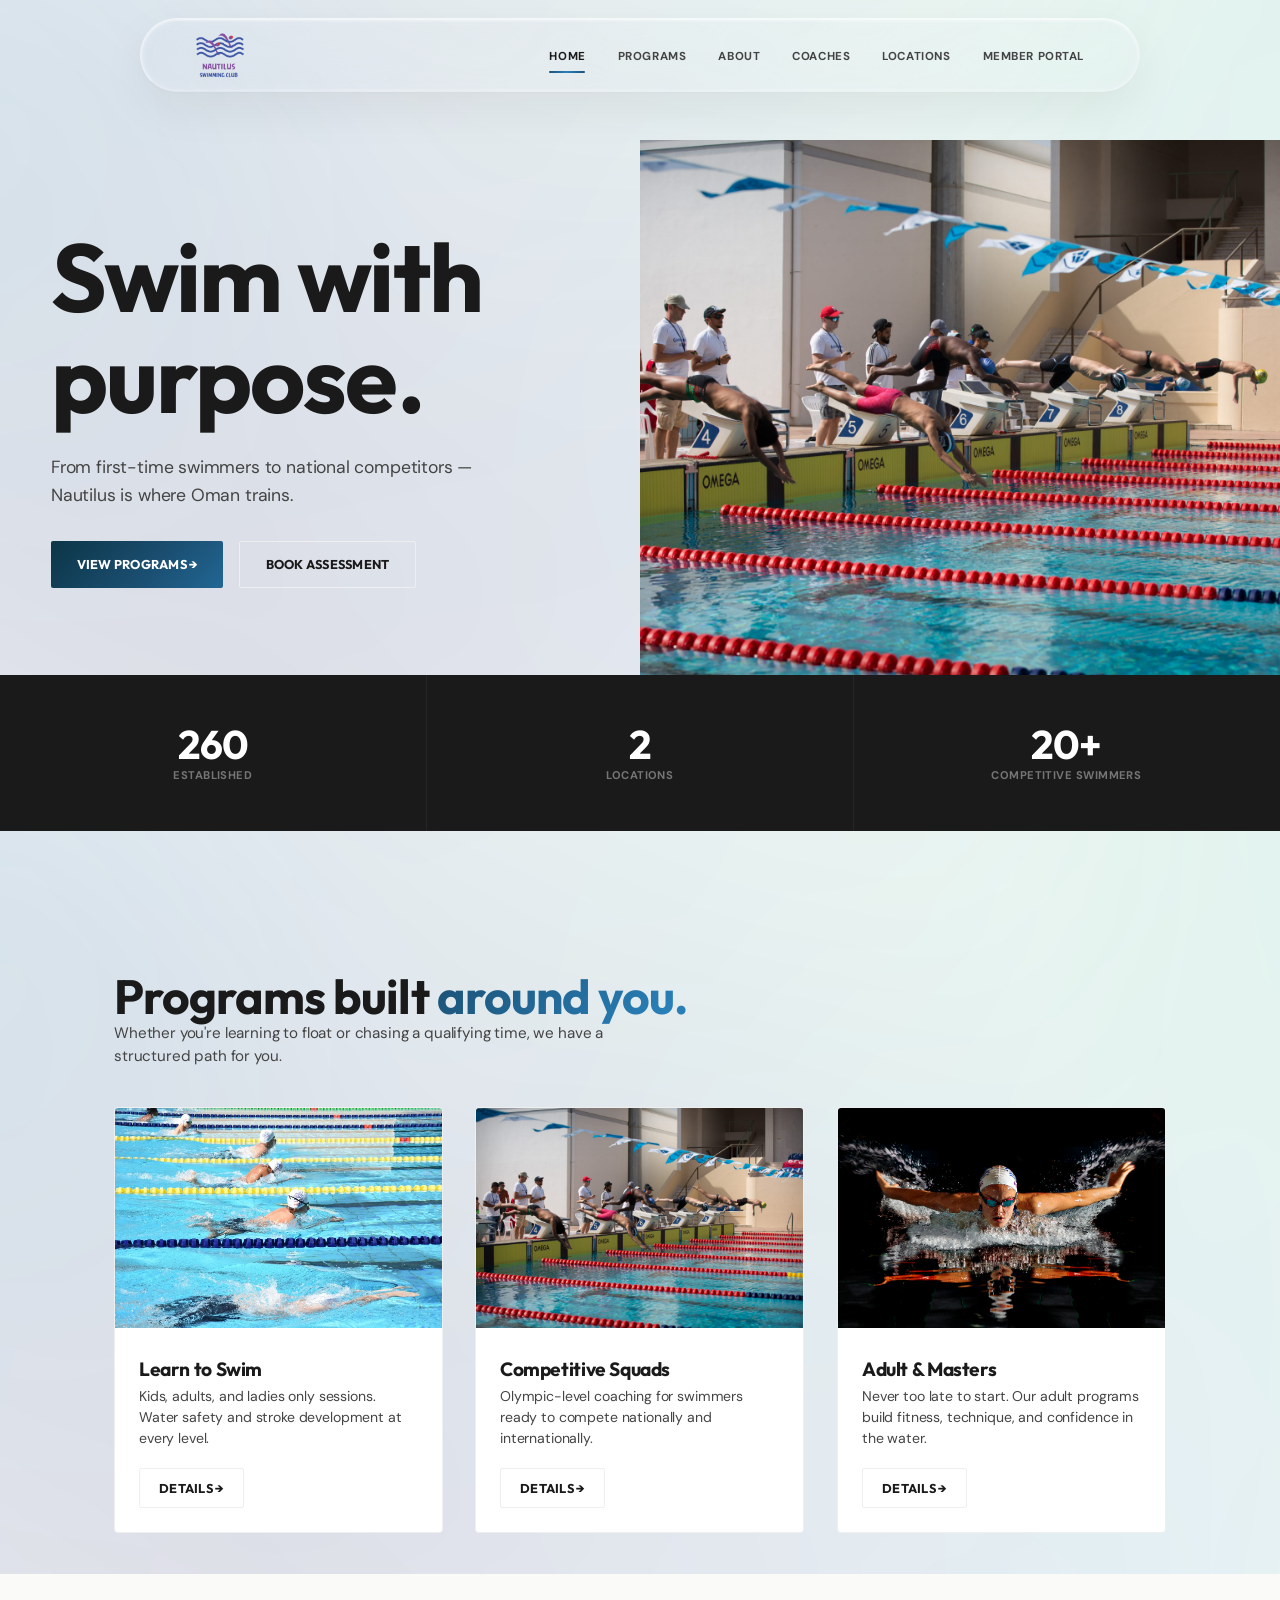
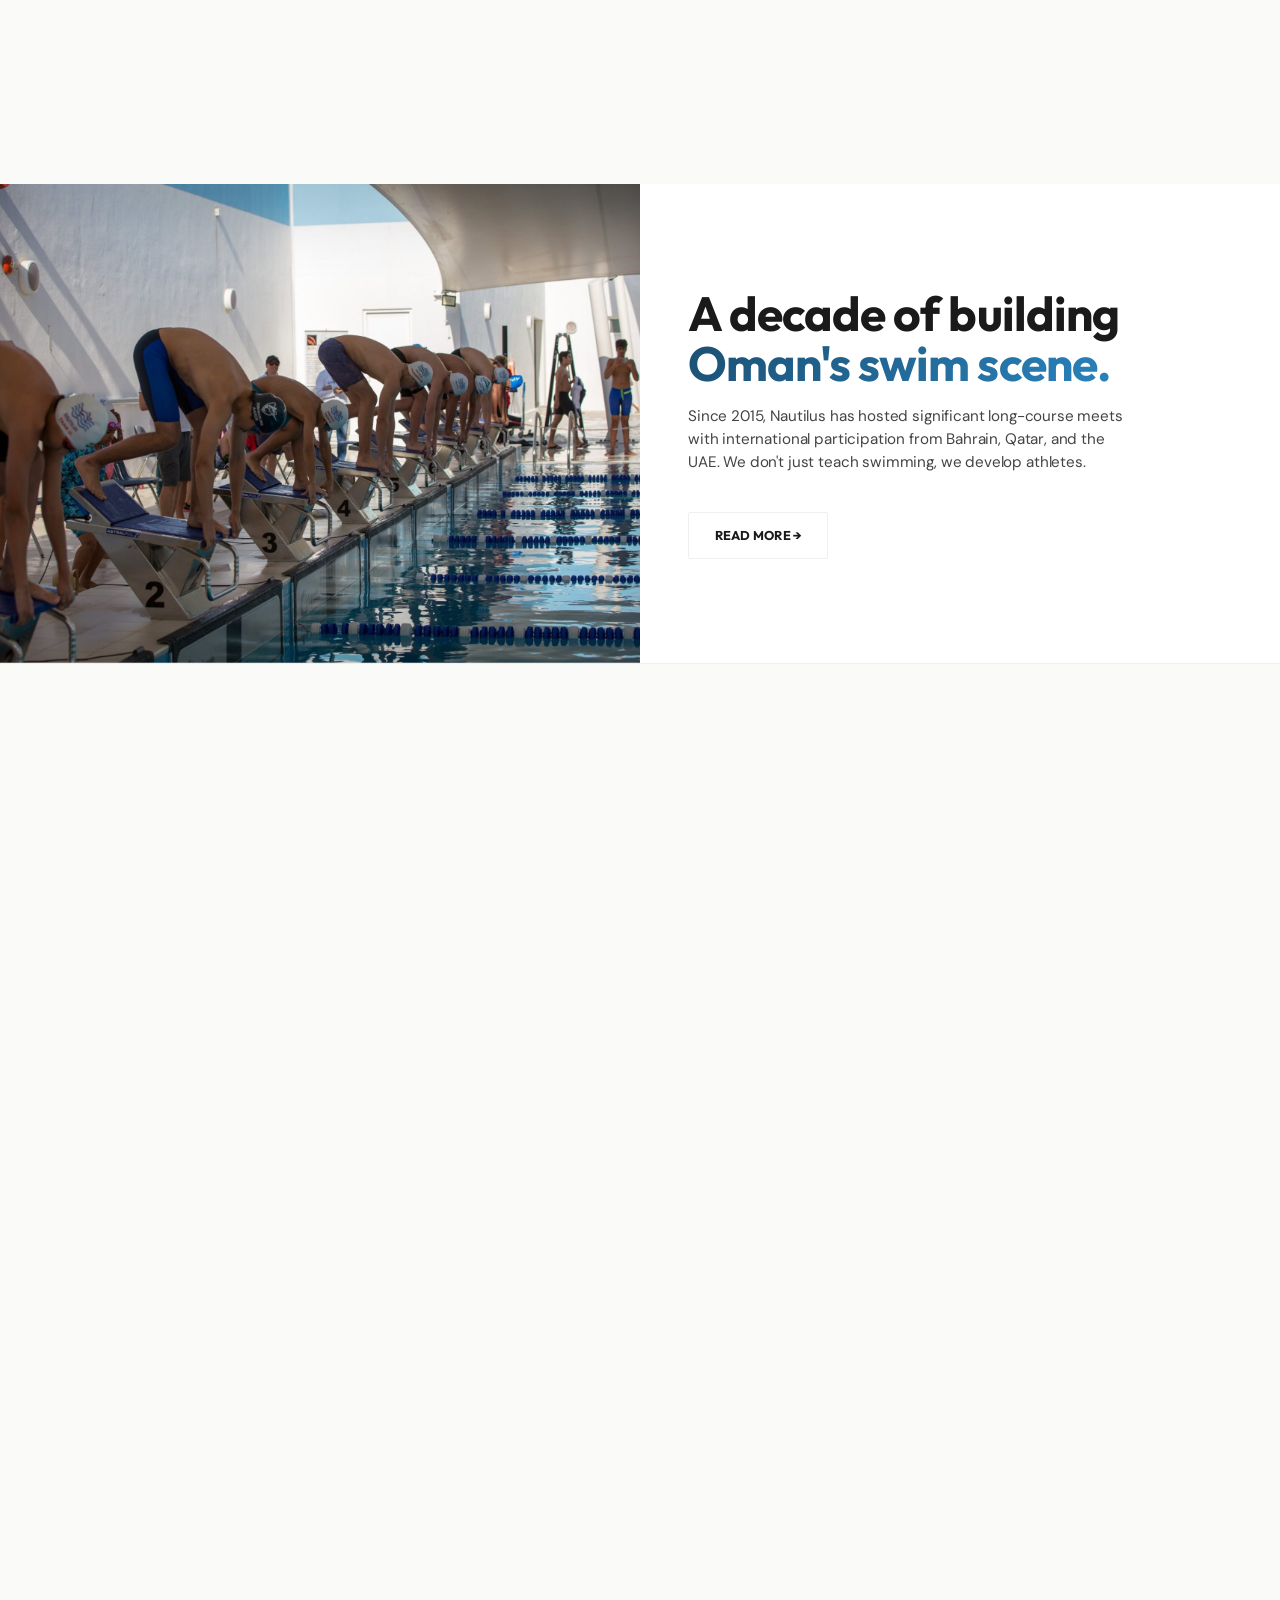
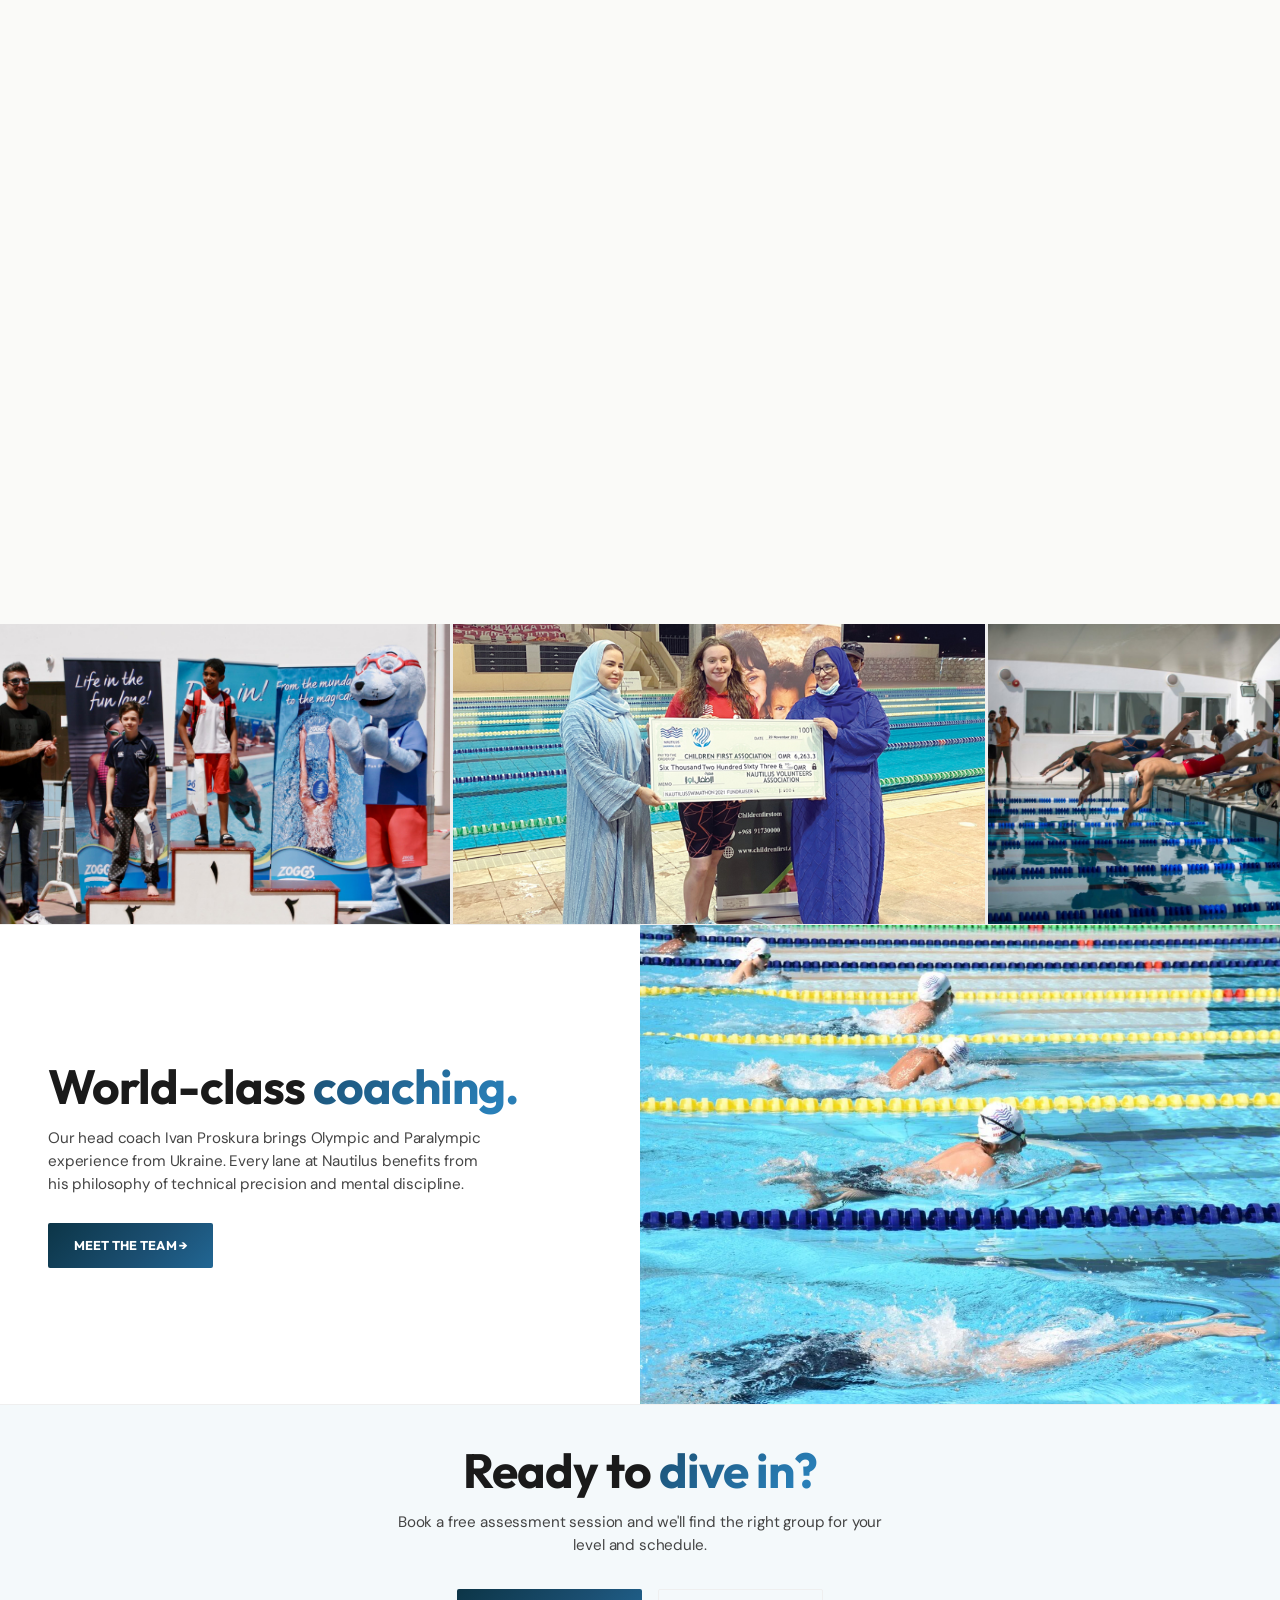
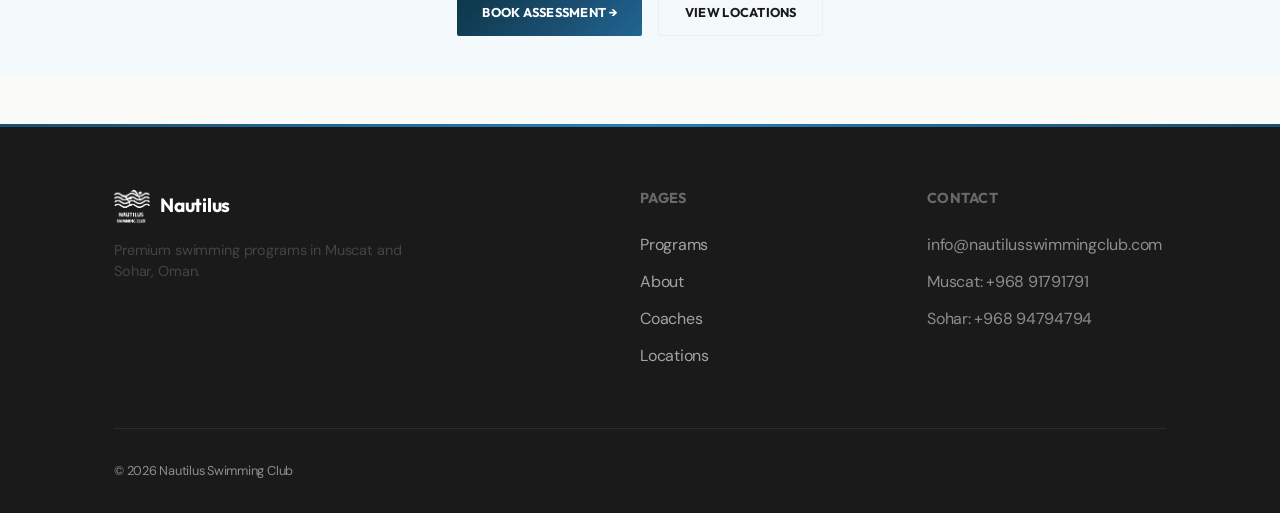
==== commit 74d8477a: "Add files via upload" ====
--- a/index.html
+++ b/index.html
@@ -195,7 +195,7 @@
                     <li><a href="programs.html">Programs</a></li>
                     <li><a href="about.html">About</a></li>
                     <li><a href="coaches.html">Coaches</a></li>
-                    <li><a href="competitions.html">Competitions</a></li>
+                    <li><a href="locations.html">Locations</a></li>
                 </ul>
             </div>
             <div>
--- a/assets/css/style.css
+++ b/assets/css/style.css
@@ -1,3 +1,5 @@
+@import url('https://fonts.googleapis.com/css2?family=DM+Sans:ital,opsz,wght@0,9..40,100..1000;1,9..40,100..1000&family=Outfit:wght@100..900&display=swap');
+
 @property --mouse-x {
     syntax: "<length-percentage>";
     inherits: true;
@@ -684,13 +686,11 @@
         padding: 2.5rem 2rem; gap: 1.8rem;
         opacity: 0;
         visibility: hidden;
-        height: auto !important;
-        max-height: none !important;
-        transform: translateY(-12px);
+        height: 0 !important;
+        overflow: hidden;
         pointer-events: none;
-        transition: opacity 0.4s cubic-bezier(0.16, 1, 0.3, 1),
-                    transform 0.4s cubic-bezier(0.16, 1, 0.3, 1),
-                    visibility 0.4s;
+        transition: opacity 0.25s cubic-bezier(0.16, 1, 0.3, 1),
+                    visibility 0.25s;
         box-shadow: 0 16px 48px rgba(0,0,0,0.08);
     }
     .nav-menu::before {
@@ -702,7 +702,7 @@
         box-shadow:
             inset 0 1px 2px rgba(255, 255, 255, 0.6),
             inset 0 0 12px -4px rgba(255, 255, 255, 0.7);
-        background-color: rgba(255, 255, 255, 0.05);
+        background-color: rgba(255, 255, 255, 0.95);
         pointer-events: none;
         border: 1.5px solid rgba(255, 255, 255, 0.50);
     }
@@ -714,21 +714,17 @@
         border-radius: inherit;
         backdrop-filter: blur(20px) saturate(200%);
         -webkit-backdrop-filter: blur(20px) saturate(200%);
-        filter: url(#glass-distortion);
-        -webkit-filter: url(#glass-distortion);
         pointer-events: none;
     }
     .nav.scrolled .nav-menu {
-        height: auto !important;
-        max-height: none !important;
         opacity: 0;
         pointer-events: none;
-        transform: translateY(-12px);
     }
     .nav-menu.open, .nav.scrolled .nav-menu.open {
         opacity: 1 !important;
         visibility: visible !important;
-        transform: translateY(0) !important;
+        height: auto !important;
+        overflow: visible !important;
         pointer-events: auto !important;
     }
     .nav-menu a { font-size: 1.05rem; letter-spacing: 0.05em; font-weight: 700; position: relative; z-index: 10; }
@@ -787,6 +783,8 @@
     .roster-table-container {
         overflow-x: auto;
         -webkit-overflow-scrolling: touch;
+        width: 100%;
+        max-width: 100%;
         background:
             /* Shadow covers */
             linear-gradient(to right, var(--surface) 30%, rgba(255, 255, 255, 0)),
